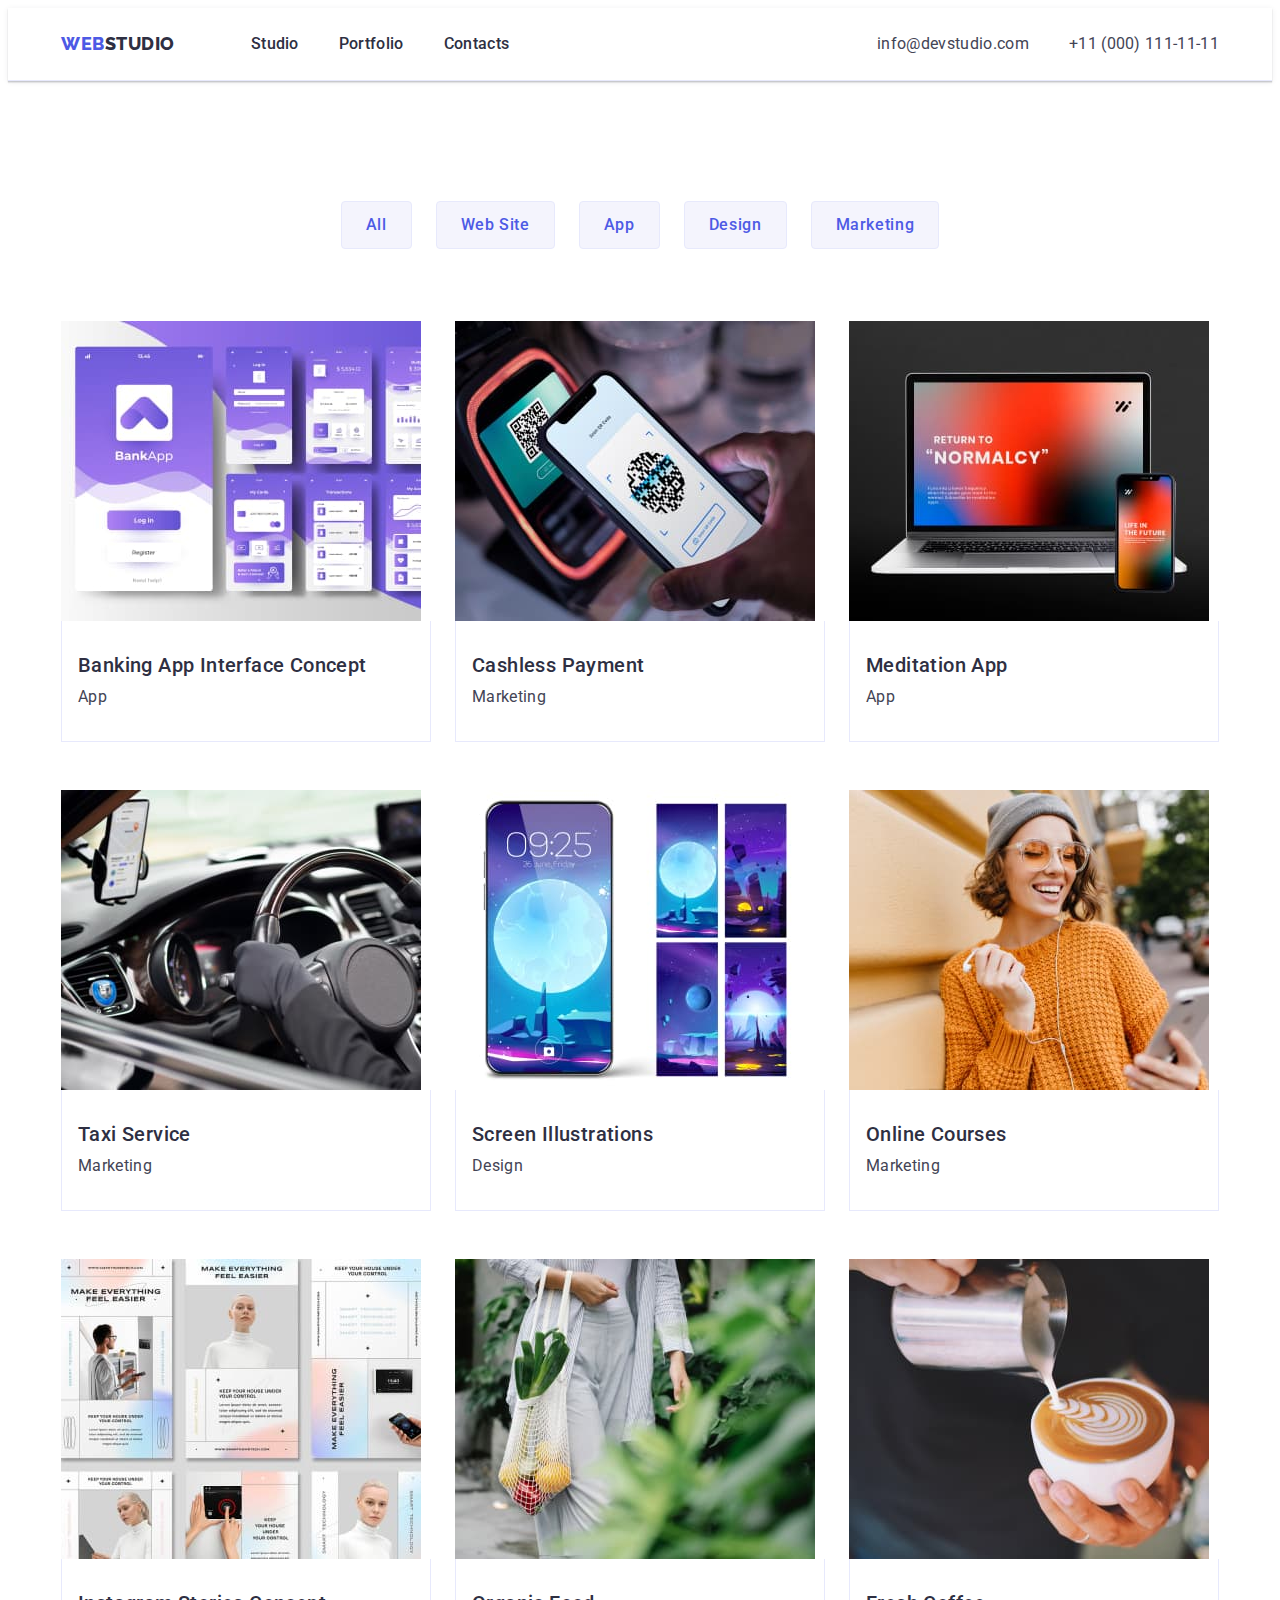
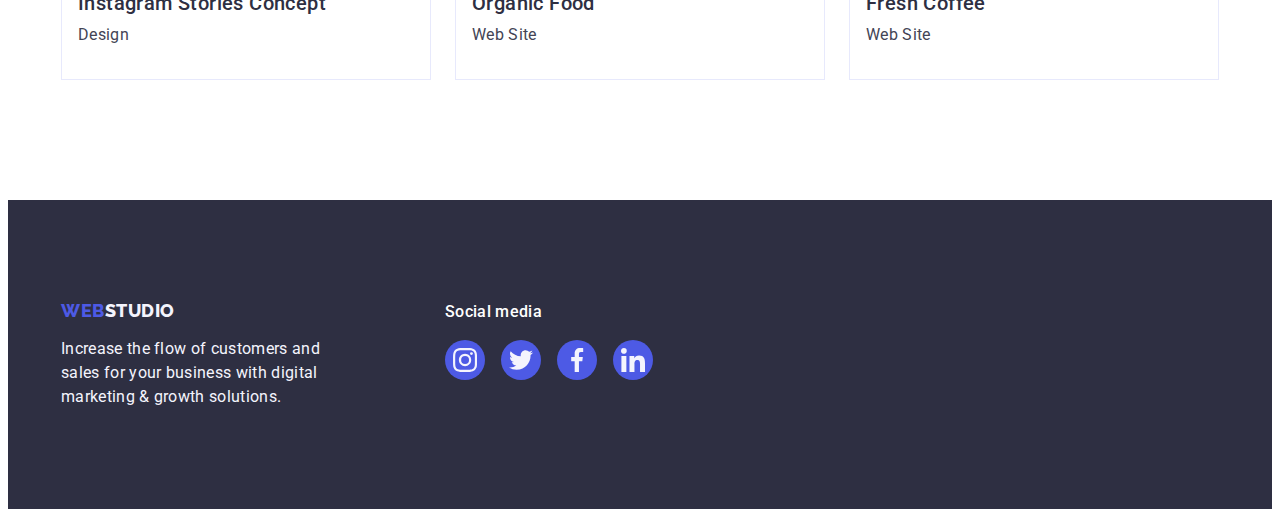
==== portfolio.html @ a089963b "Initial commit" ====
<!DOCTYPE html>

<html lang="en">
  <head>
    <meta charset="UTF-8" />
    <meta http-equiv="X-UA-Compatible" content="IE=edge" />
    <meta name="viewport" content="width=device-width, initial-scale=1.0" />
    <title>Webstudio</title>
    <link
      rel="stylesheet"
      href="https://cdnjs.cloudflare.com/ajax/libs/modern-normalize/1.1.0/modern-normalize.min.css"
      integrity="sha512-wpPYUAdjBVSE4KJnH1VR1HeZfpl1ub8YT/NKx4PuQ5NmX2tKuGu6U/JRp5y+Y8XG2tV+wKQpNHVUX03MfMFn9Q=="
      crossorigin="anonymous"
      referrerpolicy="no-referrer"
    />
    <link rel="preconnect" href="https://fonts.googleapis.com" />
    <link rel="preconnect" href="https://fonts.gstatic.com" crossorigin />
    <link
      href="https://fonts.googleapis.com/css2?family=Raleway:wght@800&family=Roboto:wght@400;500;700&display=swap"
      rel="stylesheet"
    />
    <link rel="stylesheet" href="./css/styles.css" />
  </head>
  <body>
    <header class="header header-border">
      <div class="container header-container">
        <nav class="header-navigation">
          <a class="header-logo link" href="./index.html">
            Web <span class="logo-item">Studio</span></a
          >
          <ul class="header-list list">
            <li class="header-item">
              <a class="header-link link" href="./index.html">Studio</a>
            </li>
            <li class="header-item">
              <a class="header-link link" href="./portfolio.html">Portfolio</a>
            </li>
            <li class="header-item">
              <a class="header-link link" href="">Contacts</a>
            </li>
          </ul>
        </nav>
        <address class="header-address">
          <ul class="header-address-list list">
            <li>
              <a class="header-mail link" href="mailto:info@devstudio.com"
                >info@devstudio.com</a
              >
            </li>
            <li>
              <a class="header-mail link" href="tel:+110001111111"
                >+11 (000) 111-11-11</a
              >
            </li>
          </ul>
        </address>
      </div>
    </header>
    <main>
      <section class="work section">
        <div class="container">
          <h1 hidden>filter</h1>
          <ul class="buttons-list list">
            <li><button class="buttons-item" type="button">All</button></li>
            <li>
              <button class="buttons-item" type="button">Web Site</button>
            </li>
            <li><button class="buttons-item" type="button">App</button></li>
            <li><button class="buttons-item" type="button">Design</button></li>
            <li>
              <button class="buttons-item" type="button">Marketing</button>
            </li>
          </ul>
       <ul class="project-list list">
            <li class="project-item link">
              <a href="" class="project-link link">
                <img src="./images/portfolio/imgp1.jpg" alt="Banking App" width="360" />
                <div class="project-description">
                  <h2 class="project-title">Banking App Interface Concept</h2>
                  <p class="project-text">App</p>
                </div></a
              >
            </li>
            <li class="project-item link">
              <a href="" class="project-link link">
                <img
                  src="./images/portfolio/imgp2.jpg"
                  alt="Cashless Payment"
                  width="360"
                />
                <div class="project-description">
                  <h2 class="project-title">Cashless Payment</h2>
                  <p class="project-text">Marketing</p>
                </div></a
              >
            </li>
            <li class="project-item link">
              <a href="" class="project-link link">
                <img
                  src="./images/portfolio/imgp3.jpg"
                  alt="Meditation App"
                  width="360"
                />
                <div class="project-description">
                  <h2 class="project-title">Meditation App</h2>
                  <p class="project-text">App</p>
                </div></a
              >
            </li>
            <li class="project-item link">
              <a href="" class="project-link link">
                <img src="./images/portfolio/imgp4.jpg" alt="Taxi Service" width="360" />
                <div class="project-description">
                  <h2 class="project-title">Taxi Service</h2>
                  <p class="project-text">Marketing</p>
                </div></a
              >
            </li>
            <li class="project-item link">
              <a href="" class="project-link link">
                <img
                  src="./images/portfolio/imgp5.jpg"
                  alt="Screen Illustrations"
                  width="360"
                />
                <div class="project-description">
                  <h2 class="project-title">Screen Illustrations</h2>
                  <p class="project-text">Design</p>
                </div></a
              >
            </li>
            <li class="project-item link">
              <a href="" class="project-link link">
                <img
                  src="./images/portfolio/imgp6.jpg"
                  alt="Online Courses"
                  width="360"
                />
                <div class="project-description">
                  <h2 class="project-title">Online Courses</h2>
                  <p class="project-text">Marketing</p>
                </div></a
              >
            </li>
            <li class="project-item link">
              <a href="" class="project-link link">
                <img
                  src="./images/portfolio/imgp7.jpg"
                  alt="Instagram Stories Concept"
                  width="360"
                />
                <div class="project-description">
                  <h2 class="project-title">Instagram Stories Concept</h2>
                  <p class="project-text">Design</p>
                </div></a
              >
            </li>
            <li class="project-item link">
              <a href="" class="project-link link">
                <img src="./images/portfolio/imgp8.jpg" alt="Organic Food" width="360" />
                <div class="project-description">
                  <h2 class="project-title">Organic Food</h2>
                  <p class="project-text">Web Site</p>
                </div></a
              >
            </li>
            <li class="project-item link">
              <a href="" class="project-link link">
                <img src="./images/portfolio/imgp9.jpg" alt="Fresh Coffee" width="360" />
                <div class="project-description">
                  <h2 class="project-title">Fresh Coffee</h2>
                  <p class="project-text">Web Site</p>
                </div></a
              >
            </li>
          </ul>
        </div>
      </section>
    </main>
    <footer class="footer section section-footer">
      <div class="container container-item">
        <div class="footer-container">
          <a class="footer-logo link" href="./index.html"
            >Web <span class="footer-logo-item">Studio</span>
          </a>
          <p class="footer-text top-text">
            Increase the flow of customers and sales for your business with
            digital marketing & growth solutions.
          </p>
        </div>
        <div class="footer-soc">
          <p class="footer-title top-text">Social media</p>
          <ul class="footer-soc-list list">
            <li class="footer-soc-item">
              <a href="" class="footer-soc-link link">
                <svg class="team-soc-icon" width="24" height="24">
                  <use href="./images/icons.svg#icon-instagram"></use>
                </svg>
              </a>
            </li>
            <li class="footer-soc-item">
              <a href="" class="footer-soc-link link">
                <svg class="team-soc-icon" width="24" height="24">
                  <use href="./images/icons.svg#icon-twitter"></use>
                </svg>
              </a>
            </li>
            <li class="footer-soc-item">
              <a href="" class="footer-soc-link link">
                <svg class="team-soc-icon" width="24" height="24">
                  <use href="./images/icons.svg#icon-facebook"></use>
                </svg>
              </a>
            </li>
            <li class="footer-soc-item">
              <a href="" class="footer-soc-link link">
                <svg class="team-soc-icon" width="24" height="24">
                  <use href="./images/icons.svg#icon-linkedin"></use>
                </svg>
              </a>
            </li>
          </ul>
        </div>
      </div>
    </footer>
  </body>
</html>
---- css/styles.css ----
:root {
    --color-iris: #4d5ae5;
    --color-slate: #434455;
    --color-navy-blue: #2e2f42;
    --color-white: #ffffff;
    --bg-gradient: linear-gradient(rgba(46, 47, 66, 0.7),
            rgba(46, 47, 66, 0.7));
}

p,
h1,
h2,
h3,
h4,
h5,
h6 {
    margin: 0px;
}

ul {
    margin: 0px;
    padding-left: 0px;
}

.section {
    padding-top: 120px;
    padding-bottom: 120px;
}

img {
    display: block;
    max-width: 100%;


}

.container {
    max-width: 1158px;
    padding-left: 15px;
    padding-right: 15px;
    margin: 0 auto;
}

body {
    font-family: "Roboto", sans-serif;
    color: var(--color-slate);
    background-color: var(--color-white);


}

.top-text {
    font-weight: 400;
    font-size: 16px;
    line-height: 1.5;
    letter-spacing: 0.02em;

}

.list {
    list-style: none;
    display: flex;
}

.link {
    text-decoration: none;
}

/* HEADER */

.header-container {
    display: flex;
}

.header {
    padding-top: 24px;
    padding-bottom: 24px;
    border-bottom: 1px solid #E7E9FC;
    box-shadow: 0px 2px 1px rgba(46, 47, 66, 0.08), 0px 1px 1px rgba(46, 47, 66, 0.16), 0px 1px 6px rgba(46, 47, 66, 0.08);
}


.header-navigation {
    display: flex;
    align-items: center;
    margin-right: auto;
}

.header-logo {
    font-family: "Raleway", sans-serif;
    font-weight: 800;
    font-size: 18px;
    line-height: 1.17;
    display: flex;
    align-items: center;
    letter-spacing: 0.03em;
    text-transform: uppercase;
    color: var(--color-iris);
    text-decoration: none;
    margin-right: 76px;

}

.logo-item {
    font-weight: 800;
    font-size: 18px;
    line-height: 1.33;
    display: flex;
    align-items: center;
    letter-spacing: 0.03em;
    text-transform: uppercase;
    color: var(--color-navy-blue);
}

.header-list {

    gap: 40px;
}

.header-item {
    text-decoration: none;

}

.header-link {
    font-weight: 500;
    font-size: 16px;
    line-height: 1.5;
    letter-spacing: 0.02em;
    color: #2e2f42;
    text-decoration: none;
}

.header-link:hover,
.header-link:focus {
    color: #404bbf
}

.header-address {
    font-style: normal;
    color: var(--color-slate);
    text-decoration: none;
    display: flex;

}

.header-address-list {
    justify-content: flex-end;
    gap: 40px;
}

.header-address {
    text-decoration: none;
}

.address-item {}

.header-mail {
    font-style: normal;
    font-weight: 400;
    font-size: 16px;
    line-height: 1.5;
    letter-spacing: 0.02em;
    color: var(--color-slate);
    text-decoration: none;
}

.header-mail:is(:hover, :focus) {
    color: #404bbf;
}

/* HERO */
.hero {
    background-color: var(--color-navy-blue);
    background-image: linear-gradient(rgba(46, 47, 66, 0.7), rgba(46, 47, 66, 0.7)), url(../images/people-office.jpg);
    background-repeat: no-repeat;
    background-position: center;
    background-size: cover;
    padding-top: 188px;
    padding-bottom: 188px;
    max-width: 1440px;
    margin: 0 auto;
  
}

.hero-main {
    font-weight: 700;
    font-size: 56px;
    line-height: 1.07;
    text-align: center;
    letter-spacing: 0.02em;
    color: var(--color-white);
    margin-bottom: 48px;
    width: 496px;
    margin-left: auto;
    margin-right: auto;

}

.hero-btn {
    background-color: #4D5AE5;
    font-family: inherit;
    font-weight: 500;
    font-size: 16px;
    line-height: 1.5;
    display: flex;
    flex-direction: row;
    align-items: center;
    padding: 16px 32px;
    gap: 10px;
    letter-spacing: 0.04em;
    color: var(--color-white);
    flex: none;
    order: 0;
    flex-grow: 0;
    cursor: pointer;
    border-radius: 4px;
    margin: 0 auto;
    margin-top: 48px;
    border: none;
}

.hero-btn:hover,
.hero-btn:focus {
    background-color: #404BBF;
}

/* ABOUT */
.about {}

.about-page {
    width: 264px;
    height: 112px;
    background: #F4F4FD;
    border-radius: 4px;
    display: flex;
    justify-content: center;
    align-items: center;
    margin-bottom: 8px;
}

.about-page-icon {}

.about-list {
    display: flex;
    justify-content: center;
    gap: 24px;
}

.about-item {}

.about-title {
    font-weight: 500;
    font-size: 20px;
    line-height: 1.2;
    letter-spacing: 0.02em;
    color: var(--color-navy-blue);
    margin-bottom: 8px;

}

.about-top-text {
    color: var(--color-slate);
}

/* PICTURES */
.pictures {}

.pictures-title {
    font-weight: 700;
    font-size: 36px;
    line-height: 1.11;
    text-align: center;
    letter-spacing: 0.02em;
    text-transform: capitalize;
    color: var(--color-navy-blue);
    margin-bottom: 72px;

}

.pictures-list {
    display: flex;
    justify-content: center;
    gap: 24px;
}

.pictures-item {}

.pictures-section {
    padding-top: none;
    padding-bottom: 120px;
}


/* TEAM */
.team {
    background-color: #F4F4FD;

}

.team-title {
    font-weight: 700;
    font-size: 36px;
    line-height: 1.11;
    text-align: center;
    letter-spacing: 0.02em;
    text-transform: capitalize;
    color: var(--color-navy-blue);
    margin-bottom: 72px;

}

.team-list {
    display: flex;
    justify-content: center;
    gap: 24px;
}

.team-item {
    background-color: #FFFFFF;
    gap: 32px;
    box-shadow: 0px 1px 6px rgba(46, 47, 66, 0.08), 0px 1px 1px rgba(46, 47, 66, 0.16), 0px 2px 1px rgba(46, 47, 66, 0.08);
    border-radius: 0px 0px 4px 4px;
}

.team-top-text {
    font-weight: 500;
    font-size: 20px;
    line-height: 1.2;
    text-align: center;
    letter-spacing: 0.02em;
    color: var(--color-navy-blue);
}

.team-text {
    color: var(--color-slate);
    margin-bottom: 8px;
}

.team-description {
    gap: 8px;
    display: flex;
    flex-direction: column;
    justify-content: center;
    align-items: center;
    padding: 32px 0;
    margin: 0 auto;

}

.team-soc-list {
    display: flex;
    justify-content: center;
    gap: 24px;
}

.team-soc-item {
    width: 40px;
    height: 40px;

}

.team-soc-link {
    width: 100%;
    height: 100%;
    border-radius: 50%;
    background-color: #4D5AE5;
    display: flex;
    align-items: center;
    justify-content: center;

}

.team-soc-link:hover,
.team-soc-link:focus {
    background-color: #404BBF;
}

.team-soc-icon {
    fill: #F4F4FD;
}

/* CUSTOMERS */

.title-customers {
    font-weight: 700;
    font-size: 36px;
    line-height: 1.1;
    text-align: center;
    letter-spacing: 0.02em;
    text-transform: capitalize;
    color: var(--color-navy-blue);
    margin-bottom: 72px;

}

.list-icon-customers {
    display: flex;
    justify-content: center;
    gap: 24px;
}

.item-icon-customers {
    
    width: calc((100% - 120px) / 6);
    height: 88px;
    
}

.link-icon-customers:hover,
.link-icon-customers:focus {
    border-color: #404BBF;
}

.link-icon-customers {
    width: 100%;
    height: 100%;
    color: #8E8F99;
    display: flex;
    justify-content: center;
    align-items: center;
    border: 1px solid #8E8F99;
    border-radius: 4px;

}

.link-icon-customers:hover,
.link-icon-customers:focus {
    color: #404BBF;
}

.svg-image-customers {
    fill: currentColor;
}

/* FOOTER */
.footer {
    background-color: var(--color-navy-blue);
    padding-top: 100px;
    padding-bottom: 100px;
}

.container-item {
    display: flex;
    align-items: baseline;
}

.footer-logo {
    font-family: "Raleway", sans-serif;
    font-weight: 800;
    font-size: 18px;
    line-height: 1.17;
    display: flex;
    align-items: center;
    letter-spacing: 0.03em;
    text-transform: uppercase;
    color: var(--color-iris);
    text-decoration: none;
    margin-bottom: 16px;
}

.footer-logo-item {
    color: #f4f4fd
}

.footer-text {
    color: #F4F4FD;
    width: 264px;
    height: 72px;
}

.footer-container {
    margin-right: 120px;
}

.section-footer {
    padding-top: 100px;
    padding-bottom: 100px;

}

.footer-title {
    color: #FFFFFF;
    width: 264px;
    margin-bottom: 16px;
    font-weight: 500;
}

.footer-soc {}

.footer-soc-list {
    display: flex;
    padding: 0px;
    gap: 16px;

}

.footer-soc-item {
    width: 40px;
    height: 40px;
}

.footer-soc-link {
    width: 100%;
    height: 100%;
    border-radius: 50%;
    background-color: #4d5ae5;
    display: flex;
    align-items: center;
    justify-content: center;

}

.footer-soc-link:hover,
.footer-soc-link:focus {
    background-color: #31D0AA;
}


/* Portfolio */
.button {}

.buttons-list {
    list-style: none;
    display: flex;
    justify-content: center;
    gap: 24px;
    margin-bottom: 72px;

}

.buttons-item {
    font-family: "Roboto", sans-serif;
    font-weight: 500;
    font-size: 16px;
    line-height: 1.5;
    display: flex;
    align-items: center;
    text-align: center;
    letter-spacing: 0.04em;
    color: var(--color-iris);
    cursor: pointer;
    background-color: #F4F4FD;
    height: 48px;
    min-width: 70px;
    padding: 12px 24px;
    border: 1px solid #E7E9FC;
    border-radius: 4px;

}

.buttons-item:hover,
.buttons-item:focus {
    color: var(--color-white);
    background-color: #404bbf;
}

.buttons-item:hover,
.buttons-item:focus {
    box-shadow: 0px 3px 1px rgba(0, 0, 0, 0.1),
        0px 2px 1px rgba(0, 0, 0, 0.08),
        0px 2px 2px rgba(0, 0, 0, 0.12);
    border-radius: 4px;
    border: transparent;
}


/* Project */
.project {}

.project-list {
    display: flex;
    flex-wrap: wrap;
    gap: 48px 24px;

}

.project-item {
    flex-basis: calc((100% - 48px) / 3);
}

.project-link:hover,
.project-link:focus {
    box-shadow: 0px 1px 6px rgba(46, 47, 66, 0.08), 0px 1px 1px rgba(46, 47, 66, 0.16), 0px 2px 1px rgba(46, 47, 66, 0.08);
}

.project-link {
    display: block;
    max-width: 100%;
    height: auto;
}

.project-title {
    font-weight: 500;
    font-size: 20px;
    line-height: 1.2;
    letter-spacing: 0.02em;
    color: var(--color-navy-blue);
    margin-bottom: 8px;
}

.project-text {
    font-weight: 400;
    font-size: 16px;
    line-height: 1.5;
    letter-spacing: 0.02em;
    color: var(--color-slate);
}

.project-description {
    padding: 32px 16px;
    border: 1px solid #E7E9FC;
    border-top: none;
    cursor: pointer;

}
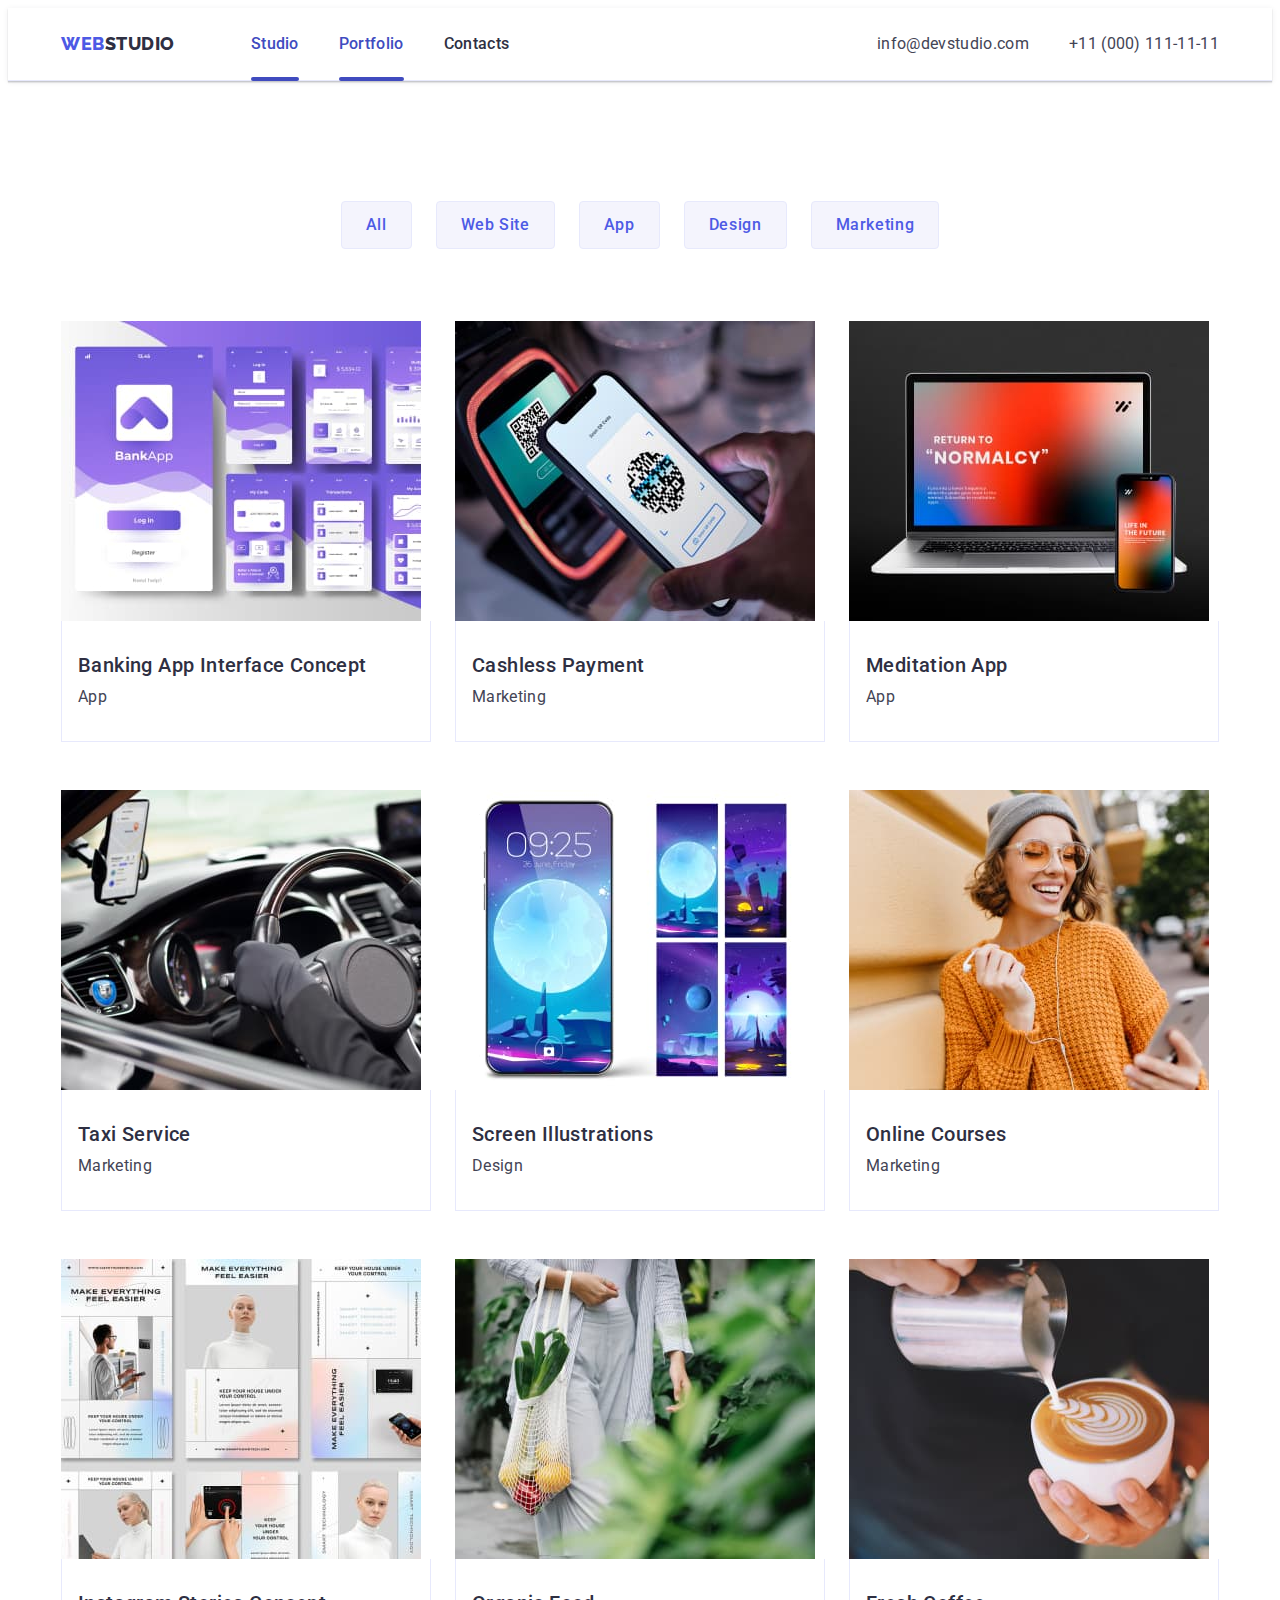
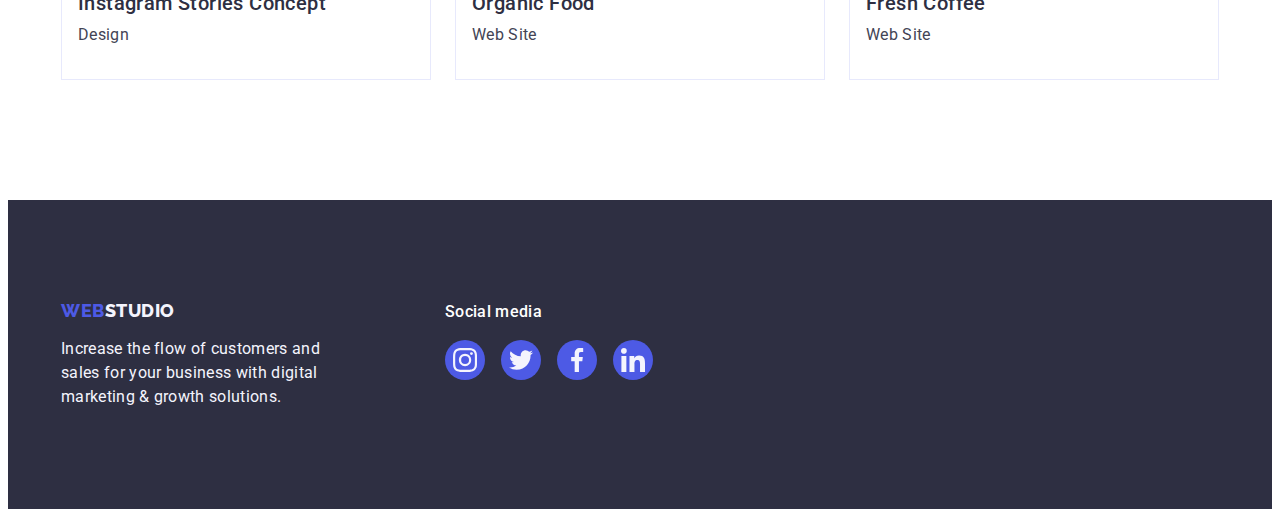
==== commit c2aa89d7: "fix" ====
--- a/portfolio.html
+++ b/portfolio.html
@@ -30,10 +30,10 @@
           >
           <ul class="header-list list">
             <li class="header-item">
-              <a class="header-link link" href="./index.html">Studio</a>
+              <a class="header-link link curent" href="./index.html">Studio</a>
             </li>
             <li class="header-item">
-              <a class="header-link link" href="./portfolio.html">Portfolio</a>
+              <a class="header-link link curent" href="./portfolio.html">Portfolio</a>
             </li>
             <li class="header-item">
               <a class="header-link link" href="">Contacts</a>
@@ -74,7 +74,10 @@
        <ul class="project-list list">
             <li class="project-item link">
               <a href="" class="project-link link">
+                <div class="overlay-wrap">
                 <img src="./images/portfolio/imgp1.jpg" alt="Banking App" width="360" />
+                <p class="card-text">14 Stylish and User-Friendly App Design Concepts · Task Manager App · Calorie Tracker App · Exotic Fruit Ecommerce App · Cloud Storage App</p>
+               </div>
                 <div class="project-description">
                   <h2 class="project-title">Banking App Interface Concept</h2>
                   <p class="project-text">App</p>
@@ -83,11 +86,10 @@
             </li>
             <li class="project-item link">
               <a href="" class="project-link link">
-                <img
-                  src="./images/portfolio/imgp2.jpg"
-                  alt="Cashless Payment"
-                  width="360"
-                />
+                <div class="overlay-wrap">
+                <img src="./images/portfolio/imgp2.jpg" alt="Cashless Payment" width="360"/>
+                <p class="card-text">14 Stylish and User-Friendly App Design Concepts · Task Manager App · Calorie Tracker App · Exotic Fruit Ecommerce App · Cloud Storage App</p>
+              </div>
                 <div class="project-description">
                   <h2 class="project-title">Cashless Payment</h2>
                   <p class="project-text">Marketing</p>
@@ -96,11 +98,15 @@
             </li>
             <li class="project-item link">
               <a href="" class="project-link link">
+                <div class="overlay-wrap">
+            
                 <img
                   src="./images/portfolio/imgp3.jpg"
                   alt="Meditation App"
                   width="360"
                 />
+                <p class="card-text">14 Stylish and User-Friendly App Design Concepts · Task Manager App · Calorie Tracker App · Exotic Fruit Ecommerce App · Cloud Storage App</p>
+              </div>
                 <div class="project-description">
                   <h2 class="project-title">Meditation App</h2>
                   <p class="project-text">App</p>
@@ -109,7 +115,10 @@
             </li>
             <li class="project-item link">
               <a href="" class="project-link link">
+                <div class="overlay-wrap">
                 <img src="./images/portfolio/imgp4.jpg" alt="Taxi Service" width="360" />
+                <p class="card-text">14 Stylish and User-Friendly App Design Concepts · Task Manager App · Calorie Tracker App · Exotic Fruit Ecommerce App · Cloud Storage App</p>
+              </div>
                 <div class="project-description">
                   <h2 class="project-title">Taxi Service</h2>
                   <p class="project-text">Marketing</p>
@@ -118,11 +127,14 @@
             </li>
             <li class="project-item link">
               <a href="" class="project-link link">
+                <div class="overlay-wrap">
                 <img
                   src="./images/portfolio/imgp5.jpg"
                   alt="Screen Illustrations"
                   width="360"
                 />
+                <p class="card-text">14 Stylish and User-Friendly App Design Concepts · Task Manager App · Calorie Tracker App · Exotic Fruit Ecommerce App · Cloud Storage App</p>
+              </div>
                 <div class="project-description">
                   <h2 class="project-title">Screen Illustrations</h2>
                   <p class="project-text">Design</p>
@@ -131,12 +143,16 @@
             </li>
             <li class="project-item link">
               <a href="" class="project-link link">
+                <div class="overlay-wrap">
                 <img
                   src="./images/portfolio/imgp6.jpg"
                   alt="Online Courses"
                   width="360"
                 />
-                <div class="project-description">
+                <p class="card-text">14 Stylish and User-Friendly App Design Concepts · Task Manager App · Calorie Tracker App · Exotic Fruit Ecommerce App · Cloud Storage App</p>
+                
+              </div>
+              <div class="project-description">
                   <h2 class="project-title">Online Courses</h2>
                   <p class="project-text">Marketing</p>
                 </div></a
@@ -144,11 +160,14 @@
             </li>
             <li class="project-item link">
               <a href="" class="project-link link">
+                <div class="overlay-wrap">
                 <img
                   src="./images/portfolio/imgp7.jpg"
                   alt="Instagram Stories Concept"
                   width="360"
                 />
+                <p class="card-text">14 Stylish and User-Friendly App Design Concepts · Task Manager App · Calorie Tracker App · Exotic Fruit Ecommerce App · Cloud Storage App</p>
+              </div>
                 <div class="project-description">
                   <h2 class="project-title">Instagram Stories Concept</h2>
                   <p class="project-text">Design</p>
@@ -157,7 +176,10 @@
             </li>
             <li class="project-item link">
               <a href="" class="project-link link">
+                <div class="overlay-wrap">
                 <img src="./images/portfolio/imgp8.jpg" alt="Organic Food" width="360" />
+                <p class="card-text">14 Stylish and User-Friendly App Design Concepts · Task Manager App · Calorie Tracker App · Exotic Fruit Ecommerce App · Cloud Storage App</p>
+              </div>
                 <div class="project-description">
                   <h2 class="project-title">Organic Food</h2>
                   <p class="project-text">Web Site</p>
@@ -166,8 +188,12 @@
             </li>
             <li class="project-item link">
               <a href="" class="project-link link">
+                <div class="overlay-wrap">
                 <img src="./images/portfolio/imgp9.jpg" alt="Fresh Coffee" width="360" />
-                <div class="project-description">
+                <p class="card-text">14 Stylish and User-Friendly App Design Concepts · Task Manager App · Calorie Tracker App · Exotic Fruit Ecommerce App · Cloud Storage App</p>
+              </div>
+                <div class="project-description">
+
                   <h2 class="project-title">Fresh Coffee</h2>
                   <p class="project-text">Web Site</p>
                 </div></a
--- a/css/styles.css
+++ b/css/styles.css
@@ -5,7 +5,9 @@
     --color-white: #ffffff;
     --bg-gradient: linear-gradient(rgba(46, 47, 66, 0.7),
             rgba(46, 47, 66, 0.7));
-}
+            --timing-function:250ms cubic-bezier(0.4, 0, 0.2, 1);
+}
+
 
 p,
 h1,
@@ -73,8 +75,7 @@
 }
 
 .header {
-    padding-top: 24px;
-    padding-bottom: 24px;
+   
     border-bottom: 1px solid #E7E9FC;
     box-shadow: 0px 2px 1px rgba(46, 47, 66, 0.08), 0px 1px 1px rgba(46, 47, 66, 0.16), 0px 1px 6px rgba(46, 47, 66, 0.08);
 }
@@ -111,7 +112,22 @@
     text-transform: uppercase;
     color: var(--color-navy-blue);
 }
-
+.header-link.curent {
+    color: #404BBF;
+    position: relative;
+}
+.curent::after {
+    content:"" ;
+    height: 4px;
+left: 0;
+position: absolute;
+width: 100%;
+
+bottom: -1px;
+
+background: #404BBF;
+border-radius: 2px;
+}
 .header-list {
 
     gap: 40px;
@@ -129,11 +145,15 @@
     letter-spacing: 0.02em;
     color: #2e2f42;
     text-decoration: none;
+    padding: 24px 0;
+    display: block;
+    transition: color var(--timing-function);
+
 }
 
 .header-link:hover,
 .header-link:focus {
-    color: #404bbf
+    color: #404bbf;
 }
 
 .header-address {
@@ -156,13 +176,15 @@
 .address-item {}
 
 .header-mail {
-    font-style: normal;
-    font-weight: 400;
+    padding: 24px 0;
+    display: block;
+   font-weight: 400;
     font-size: 16px;
     line-height: 1.5;
     letter-spacing: 0.02em;
     color: var(--color-slate);
     text-decoration: none;
+    transition: color var(--timing-function);
 }
 
 .header-mail:is(:hover, :focus) {
@@ -218,6 +240,7 @@
     margin: 0 auto;
     margin-top: 48px;
     border: none;
+    transition: background-color var(--timing-function);
 }
 
 .hero-btn:hover,
@@ -368,10 +391,10 @@
     display: flex;
     align-items: center;
     justify-content: center;
-
-}
-
-.team-soc-link:hover,
+transition: background-color var(--timing-function);
+}
+
+.team-soc-link:hover, 
 .team-soc-link:focus {
     background-color: #404BBF;
 }
@@ -410,6 +433,7 @@
 .link-icon-customers:hover,
 .link-icon-customers:focus {
     border-color: #404BBF;
+    color: #404BBF;
 }
 
 .link-icon-customers {
@@ -421,13 +445,10 @@
     align-items: center;
     border: 1px solid #8E8F99;
     border-radius: 4px;
-
-}
-
-.link-icon-customers:hover,
-.link-icon-customers:focus {
-    color: #404BBF;
-}
+transition: border-color var(--timing-function), color var(--timing-function);
+}
+
+
 
 .svg-image-customers {
     fill: currentColor;
@@ -508,7 +529,7 @@
     display: flex;
     align-items: center;
     justify-content: center;
-
+transition: background-color var(--timing-function);
 }
 
 .footer-soc-link:hover,
@@ -546,13 +567,8 @@
     padding: 12px 24px;
     border: 1px solid #E7E9FC;
     border-radius: 4px;
-
-}
-
-.buttons-item:hover,
-.buttons-item:focus {
-    color: var(--color-white);
-    background-color: #404bbf;
+    transition: box-shadow var(--timing-function), border-color var(--timing-function), color var(--timing-function), background-color var(--timing-function); 
+
 }
 
 .buttons-item:hover,
@@ -560,9 +576,11 @@
     box-shadow: 0px 3px 1px rgba(0, 0, 0, 0.1),
         0px 2px 1px rgba(0, 0, 0, 0.08),
         0px 2px 2px rgba(0, 0, 0, 0.12);
-    border-radius: 4px;
-    border: transparent;
-}
+    border-color: transparent;
+    color: var(--color-white);
+    background-color: #404bbf;
+}
+
 
 
 /* Project */
@@ -588,6 +606,7 @@
     display: block;
     max-width: 100%;
     height: auto;
+    transition: box-shadow var(--timing-function);
 }
 
 .project-title {
@@ -613,4 +632,85 @@
     border-top: none;
     cursor: pointer;
 
+}
+.overlay-wrap {
+    position: relative;
+    overflow: hidden;
+}
+.card-text {
+    position: absolute;
+    top: 0;
+    height: 100%;
+    transform: translateY(100%);
+    font-size: 16px;
+line-height: 1.5;
+letter-spacing: 0.02em;
+color: #F4F4FD;
+background-color: #4D5AE5;
+padding: 40px 32px;
+transition: transform var(--timing-function);
+
+}
+.project-link:hover .card-text,
+.project-link:focus .card-text {
+    transform: translateY(0%);
+}
+.modal {
+    width: 408px;
+    min-height:576px;
+    background: #FCFCFC;
+    box-shadow: 0px 1px 1px rgba(0, 0, 0, 0.14), 0px 1px 3px rgba(0, 0, 0, 0.12), 0px 2px 1px rgba(0, 0, 0, 0.2);
+    border-radius: 4px;
+    position: absolute;
+    top: 50%;
+    left: 50%;
+    transform: translate(-50%, -50%) scale(1);
+    transition: transform var(--timing-function);
+}
+.btn-close-modal {position:absolute; 
+    cursor: pointer;
+    background: #E7E9FC;
+border: 1px solid rgba(0, 0, 0, 0.1);
+border-radius: 50%;
+width: 24px;
+height: 24px;
+padding: 0;
+display: flex;
+justify-content: center;
+align-items: center;
+right: 24px;
+top: 24px;
+transition:background-color var(--timing-function), border var(--timing-function) ;
+
+
+}
+.btn-close-modal:hover,
+.btn-close-modal:focus {
+    background-color: #404BBF;
+    border: none;
+   
+}
+.btn-close-modal:hover .modal-icon,
+.btn-close-modal:focus .modal-icon {
+    fill:  #FFFFFF;
+}
+.modal-icon {
+    transition: fill var(--timing-function);
+}
+
+.backdrop {
+background-color: rgba(46, 47, 66, 0.4);
+position: fixed;
+top: 0;
+left: 0;
+width:100%;
+height:100%;
+transition:opacity var(--timing-function), visibility var(--timing-function) ;
+}
+.is-hidden {
+    opacity: 0;
+    visibility: hidden;
+    pointer-events: none;
+
+
 }